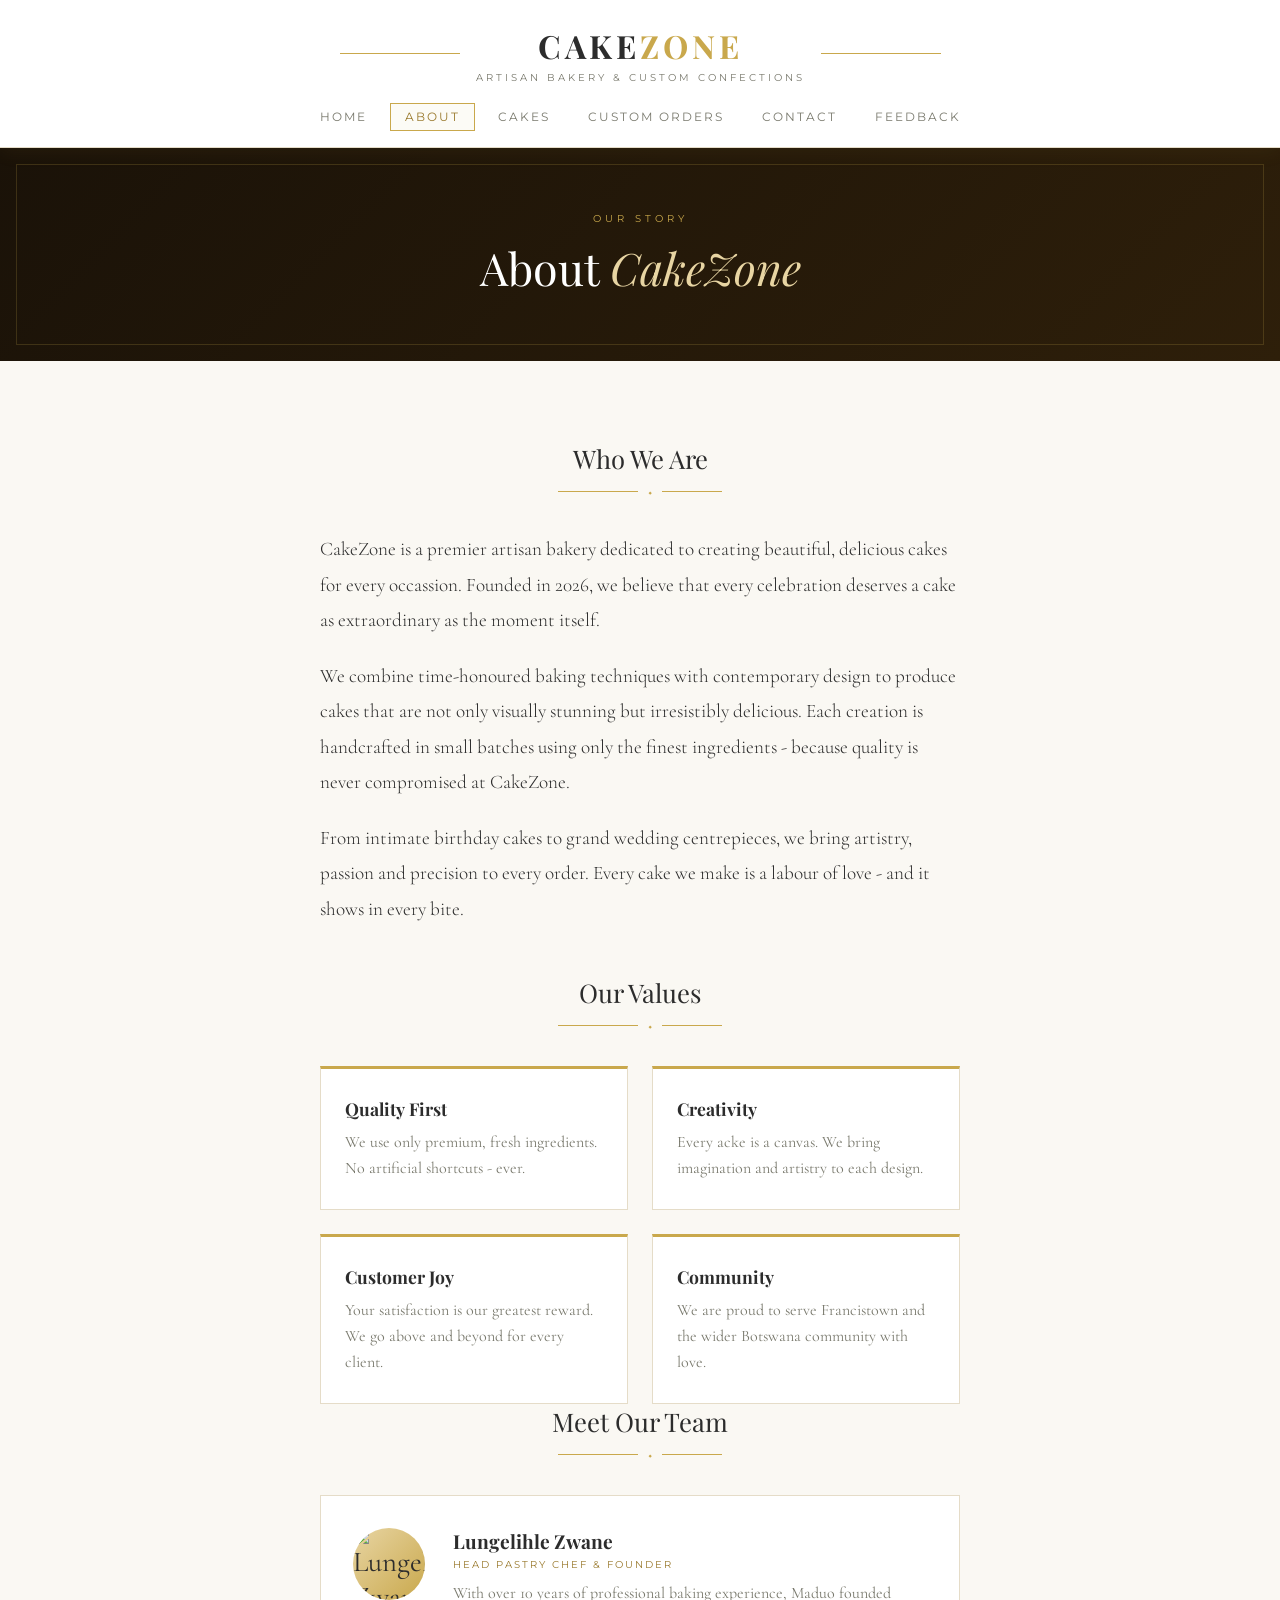
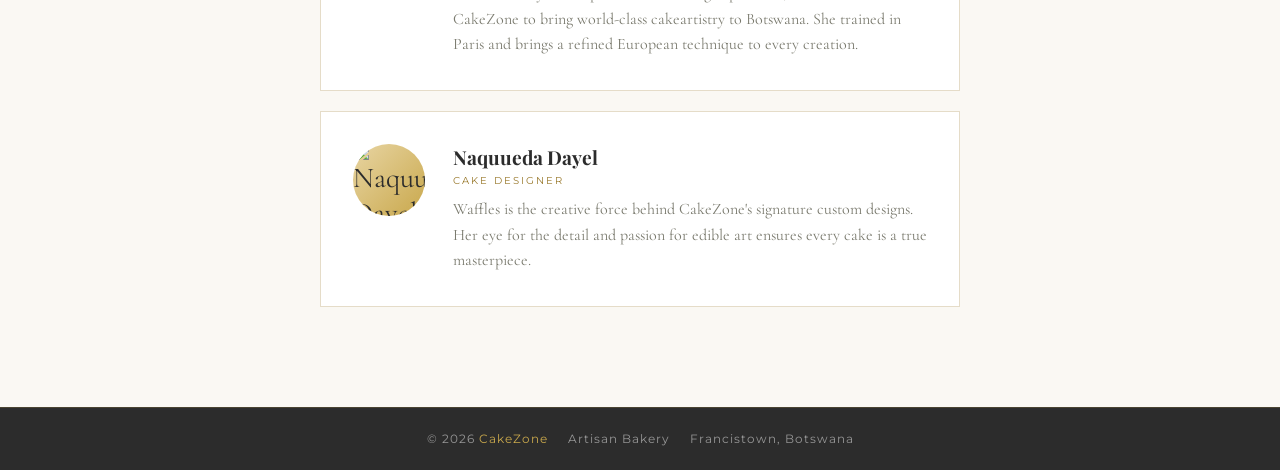
==== about.html @ 12fa66d7 "Add files via upload" ====
<!DOCTYPE html>
<html lang="en">
    <head>
        <meta charset="UTF-8">
        <meta name="viewport" content="width=device-width, initial-scale=1.0">
        <title>About Us | CakeZone</title>
        <link rel ="stylesheet" href="style.css">
        <link rel ="icon" href="images/favicon.jpg" type="image/jpg">
        <link href="https://fonts.googleapis.com/css2?family=Playfair+Display:ital,wght@0,400;0,600;0,700;1,400&family=Cormorant+Garamond:wght@300;400;500&family=Montserrat:wght@300;400;500&display=swap" rel="stylesheet">
    </head>

    <body>
         <header>
            <div class="header-top">
                <div class="logo-line">
                    <div>
                        <div class="logo">Cake<span>Zone</span></div>
                        <div class="tagline">Artisan Bakery &amp; Custom Confections</div>
                    </div>
                </div>
            </div>
            <nav>
                <a href="index.html">Home</a>
                <a href="about.html" class="active">About</a>
                <a href="cakes.html">Cakes</a>
                <a href="orders.html">Custom Orders</a>
                <a href="contact.html">Contact</a>
                <a href="feedback.html">Feedback</a>
            </nav>
        </header>
       
        <div class="page-banner">
            <div class="eyebrow">Our Story</div>
            <h1>About <em>CakeZone</em></h1>
        </div>

        <div class="page-content">
            <h2 class="section-title">Who We Are</h2>
            <div class="gold-rule"><span>◆</span></div>
            <div class="about-body">
                <p>CakeZone is a premier artisan bakery dedicated to creating beautiful, delicious cakes for every occassion. Founded in 2026, we believe that every celebration deserves a cake as extraordinary as the moment itself.</p>
                <p>We combine time-honoured baking techniques with contemporary design to produce cakes that are not only visually stunning but irresistibly delicious. Each creation is handcrafted in small batches using only the finest ingredients - because quality is never compromised at CakeZone.</p>
                <p>From intimate birthday cakes to grand wedding centrepieces, we bring artistry, passion and precision to every order. Every cake we make is a labour of love - and it shows in every bite.</p>
            </div>

            <h2 class="section-title">Our Values</h2>
            <div class="gold-rule"><span>◆</span></div>
            <div class="values-grid">
                <div class="value-card">
                    <h3>Quality First</h3>
                    <p>We use only premium, fresh ingredients. No artificial shortcuts - ever.</p>
                </div>
                <div class="value-card">
                    <h3>Creativity</h3>
                    <p>Every acke is a canvas. We bring imagination and artistry to each design.</p>
                </div>
                <div class="value-card">
                    <h3>Customer Joy</h3>
                    <p>Your satisfaction is our greatest reward. We go above and beyond for every client.</p>
                </div>
                <div class="value-card">
                    <h3>Community</h3>
                    <p>We are proud to serve Francistown and the wider Botswana community with love.</p>
                </div>
            </div>

            <div class="team-selection">
                <h2 class="section-title">Meet Our Team</h2>
                <div class="gold-rule"><span>◆</span></div>
                <div class="team-member">
                    <div class="avatar"><img src="images/Lihle.jpg" alt="Lungelihle Zwane" class="avatar-img"/></div>
                    <div class="team-info">
                        <h4>Lungelihle Zwane</h4>
                        <div class="role">Head Pastry Chef &amp; Founder</div>
                        <p>With over 10 years of professional baking experience, Maduo founded CakeZone to bring world-class cakeartistry to Botswana. She trained in Paris and brings a refined European technique to every creation.</p>
                    </div>
                </div>
                <div class="team-member">
                    <div class="avatar"><img src="images/Que.jfif" alt="Naquueda Dayel" class="avatar-img"/></div>
                    <div class="team-info">
                        <h4>Naquueda Dayel</h4>
                        <div class="role">Cake Designer</div>
                        <p>Waffles is the creative force behind CakeZone's signature custom designs. Her eye for the detail and passion for edible art ensures every cake is a true masterpiece.</p>
                    </div>
                </div>
            </div>
        </div>

        <footer>
            <p>&copy; 2026 <span>CakeZone</span> &nbsp; &nbsp; Artisan Bakery &nbsp; &nbsp; Francistown, Botswana</p>
        </footer>
        <script src="script.js"></script>
    </body>
</html>
---- style.css ----
*, *::before, *::after { box-sizing: border-box; margin: 0; padding: 0; }

:root {
    --gold: #C9A84C;
    --gold-light: #E8D5A3;
    --gold-dark: #9A7A2E;
    --cream: #FAF8F3;
    --white: #FFFFFF;
    --charcoal: #2C2C2C;
    --muted: #7A7A6E;
    --border: #E5DCC8;
}

body {
    font-family: 'Cormorant Garamond', serif;
    background: var(--cream);
    color: var(--charcoal);
    min-height: 100vh;
    display: flex;
    flex-direction: column;
}

header {
    background: var(--white);
    border-bottom: 1px solid var(--border);
    position: sticky; top: 0; z-index: 100;
    box-shadow: 0 2px 20px rgba(201, 168, 76, 0.08);
}
.header-top {
    text-align: center;
    padding: 24px 20px 10px;
}
.logo-line {
    display: flex; align-items: center; justify-content: center; gap: 16px;
}
.logo-line::before, .logo-line::after {
    content: '';
    flex: 1; max-width: 120px;
    height: 1px; background: var(--gold);
}
.logo {
    font-family: 'Playfair Display', serif;
    font-size: 2rem; font-weight: 700;
    color: var(--charcoal);
    letter-spacing: 4px;
    text-transform: uppercase;
}
.logo span { color: var(--gold); }
.tagline {
    font-family: 'Montserrat', sans-serif;
    font-size: 0.62rem; letter-spacing: 3px;
    color: var(--muted); text-transform: uppercase;
    margin-top: 4px;
}

nav {
    display: flex; justify-content: center; gap: 8px;
    padding: 10px 20px 16px;
    flex-wrap: wrap;
}
nav a {
    font-family: 'Montserrat', sans-serif;
    font-size: 0.72rem; letter-spacing: 2px;
    text-transform: uppercase;
    color: var(--muted);
    text-decoration: none;
    padding: 6px 14px;
    border: 1px solid transparent;
    transition: all 0.25s ease;
}
nav a:hover, nav a.active {
    color: var(--gold-dark);
    border-color: var(--gold);
    background: rgba(201, 168, 76, 0.05);
}

.hero {
    position: relative;
    background: linear-gradient(135deg, #1a1208 0%, #2e1f0a 40%, #1a1208 100%);
    min-height: 520px;
    display: flex; align-items: center; justify-content: center;
    overflow: hidden;
}
.hero-pattern {
    position: absolute; inset: 0;
    background-image:
      radial-gradient(circle at 20% 50%, rgba(201, 168, 76, 0.15) 0%, transparent 50%),
      radial-gradient(circle at 80% 30%, rgba(201, 168, 76, 0.1) 0%, transparent 40%); 
}
.hero-deco {
    position: absolute; inset: 20px;
    border: 1px solid rgba(201, 168, 76, 0.2);
    pointer-events: none;
}
.hero-deco::before, .hero-deco::after {
    content: '◆';
    position: absolute;
    color: rgba(201, 168, 76, 0.4);
    font-size: 1.2rem;
}
.hero-deco::before { top: -12px; left: 50%; transform: translateX(-50%); }
.hero-deco::after { bottom: -12px; left: 50%; transform: translateX(-50%); }

.hero-content {
    position: relative; z-index: 2;
    text-align: center; padding: 60px 30px;
}
.hero-eyebrow {
    font-family: 'Montserrat', sans-serif;
    font-size: 0.65rem; letter-spacing: 5px;
    color: var(--gold); text-transform: uppercase;
    margin-bottom: 20px;
    display: flex; align-items: center; justify-content: center; gap: 12px;
}
.hero-eyebrow::before, .hero-eyebrow::after {
    content: ''; width: 40px; height: 1px; background: var(--gold);
}
.hero h1 {
    font-family: 'Playfair Display', serif;
    font-size: clamp(2.4rem, 6vw, 4.2rem);
    font-weight: 400;
    color: var(--white);
    line-height: 1.15;
    margin-bottom: 20px;
}
.hero h1 em { color: var(--gold-light); font-style: italic; }
.hero p {
    font-family: 'Cormorant Garamond', serif;
    font-size: 1.25rem; font-weight: 300;
    color: rgba(255, 255, 255, 0.7);
    max-width: 480px; margin: 0 auto 36px;
    line-height: 1.7;
}
.hero-btns { display: flex; gap: 14px; justify-content: center; flex-wrap: wrap; }
.btn-gold {
    font-family: 'Montserrat', sans-serif;
    font-size: 0.7rem; letter-spacing: 2px; text-transform: uppercase;
    background: var(--gold);
    color: var(--charcoal);
    border: none; padding: 14px 30px;
    cursor: pointer; text-decoration: none;
    transition: all 0.25s;
    display: inline-block;
}
.btn-gold:hover {background: var(--gold-dark); color: var(--white); }
.btn-outline {
    font-family: 'Montserrat', sans-serif;
    font-size: 0.7rem; letter-spacing: 2px; text-transform: uppercase;
    background: transparent;
    color: var(--white);
    border: 1px solid rgba(255, 255, 255, 0.4);
    padding: 14px 30px;
    cursor: pointer; text-decoration: none;
    transition: all 0.25s;
    display: inline-block;
}
.btn-outline:hover { border-color: var(--gold); color: var(--gold); }

.section { padding: 80px 40px; max-width: 1100px; margin: 0 auto; width: 100%;}
.section-title {
    font-family: 'Playfair Display', serif;
    font-size: 2rem; font-weight: 400;
    color: var(--charcoal);
    text-align: center; margin-bottom: 8px;
}
.gold-rule {
    display: flex; align-items: center; justify-content: center; gap: 10px; margin-bottom: 48px;
}
.gold-rule span { color: var(--gold); font-size: 0.9rem; }
.gold-rule::before, .gold-rule::after {
    content: ''; flex: 1; max-width: 80px;
    height: 1px; background: var(--gold);
}

.features {
    display: grid; grid-template-columns: repeat(auto-fit, minmax(220px, 1fr));
    gap: 32px; padding: 0 40px 80px;
    max-width: 1100px; margin: 0 auto; width: 100%;
}
.feature-card {
    background: var(--white);
    border: 1px solid var(--border);
    padding: 36px 28px;
    text-align: center;
    transition: transform 0.2s, box-shadow 0.2s;
}
.feature-card:hover {
    transform: translateY(-4px);
    box-shadow: 0 12px 40px rgba(201, 168, 76, 0.12);
}
.feature-icon {
    font-size: 2rem; margin-bottom: 14px;
    color: var(--gold);
}
.feature-card h3 {
    font-family: 'Playfair Display', serif;
    font-size: 1.15rem; margin-bottom: 10px;
}
.feature-card p {
    font-size: 1rem; color: var(--muted); line-height: 1.6;
}

.testimonials-bg {
    background: var(--charcoal);
    padding: 80px 40px;
}
.testimonials-inner {
    max-width: 1100px; margin: 0 auto;
}
.testimonials-bg .section-title { color: var(--white);}
.testimonials-bg .gold-rule::before,
.testimonials-bg .gold-rule::after { background: var(--gold); }

.testimonials-grid {
    display: grid;
    grid-template-columns: repeat(auto-fit, minmax(280px, 1fr));
    gap: 24px;
}
.testimonial-card {
    background: rgba(255, 255, 255, 0.04);
    border: 1px solid rgba(201, 168, 76, 0.2);
    padding: 32px;
}
.stars { color: var(--gold); font-size: 1rem; margin-bottom: 14px; letter-spacing: 2px; }
.testimonial-card blockquote {
    font-family: 'Cormorant Garamond', serif;
    font-size: 1.1rem; font-style: italic;
    color: rgba(255, 255, 255,0.8);
    line-height: 1.7; margin-bottom: 20px;
}
.testimonial-author {
    font-family: 'Montserrat', sans-serif;
    font-size: 0.7rem; letter-spacing: 2px;
    color: var(--white); text-transform: uppercase;
    font-weight: 600;
    font-size: 0.82rem;
}

footer {
    background: var(--charcoal);
    color: rgba(255, 255, 255, 0.5);
    text-align: center;
    padding: 24px 20px;
    font-family: 'Montserrat', sans-serif;
    font-size: 0.72rem; letter-spacing: 1px;
    border-top: 1px solid rgba(201, 168, 76, 0.2);
    margin-top: auto;
}
footer span { color: var(--gold); }

*, *::before, *::after { box-sizing: border-box; margin: 0; padding: 0; }

:root {
    --gold: #C9A84C;
    --gold-light: #E8D5A3;
    --gold-dark: #9A7A2E;
    --cream: #FAF8F3;
    --white: #FFFFFF;
    --charcoal: #2C2C2C;
    --muted: #7A7A6E;
    --border: #E5DCC8;
}
body { font-family: 'Cormorant Garamond', serif; background: var(--cream); color: var(--charcoal); min-height: 100vh; display: flex; flex-direction: column; }

header { background: var(--white); border-bottom: 1px solid var(--border); position: sticky; top: 0; z-index: 100; box-shadow: 0 2px 20px rgba(201, 168, 76, 0.08);}
.header-top { text-align: center; padding: 24px 20px 10px; }
.logo-line { display: flex; align-items: center; justify-content: center; gap: 16px; }
.logo-line::before, .logo-line::after { content: ''; flex: 1; max-width: 120px; height: 1px; background: var(--gold); }
.logo { font-family: 'Playfair Display', serif; font-size: 2rem; font-weight: 700; color: var(--charcoal); letter-spacing: 4px; text-transform: uppercase; }
.logo span { color: var(--gold); }
.tagline { font-family: 'Montserrat', sans-serif; font-size: 0.62rem; letter-spacing: 3px; color: var(--muted); text-transform: uppercase; margin-top: 4px; }
nav { display: flex; justify-content: center; gap: 8px; padding: 10px 20px 16px; flex-wrap: wrap; }
nav a { font-family: 'Montserrat', sans-serif; font-size: 0.72rem; letter-spacing: 2px; text-transform: uppercase; color: var(--muted); text-decoration: none; padding: 6px 14px; border: 1px solid transparent; transition: all 0.25s ease; }
nav a:hover, nav a.active { color: var(--gold-dark); border-color: var(--gold); background: rgba(201, 168, 76, 0.05); }

.page-banner {
    background: linear-gradient(135deg, #1a1208 0%, #2e1f0a 100%);
    padding: 64px 40px; text-align: center;
    position: relative; overflow: hidden;
}
.page-banner::before {
    content: ''; position: absolute; inset: 16px;
    border: 1px solid rgba(201, 168, 76, 0.2); pointer-events: none; 
}
.page-banner .eyebrow { font-family: 'Montserrat', sans-serif; font-size: 0.62rem; letter-spacing: 4px; color: var(--gold); text-transform: uppercase; margin-bottom: 14px; }
.page-banner h1 { font-family: 'Playfair Display', serif; font-size: 2.8rem; font-weight: 400; color: var(--white); }
.page-banner h1 em { color: var(--gold-light); font-style: italic; }

.page-content { max-width: 900px; margin: 0 auto; padding: 80px 40px; flex: 1; }
.section-title { font-family: 'Playfair Display', serif; font-size: 1.9rem; font-weight: 400; color: var(--charcoal); margin-bottom: 8px; }
.gold-rule { display: flex; align-items: center; gap: 10px; margin-bottom: 32px; }
.gold-rule span { color: var(--gold); font-size: 0.rem; }
.gold-rule::after { content: ''; flex: 1; max-width: 80px; height: 1px; background: var(--gold); }

.about-body { font-size: 1.2rem; line-height: 1.85; color: var(--charcoal); font-weight: 300; margin-bottom: 48px; }
.about-body  p + p { margin-top: 20px; }

.values-grid { display: grid; grid-template-columns: repeat(auto-fit, minmax(200px, 1fr)); gap: 24px; margin-top: 8px; }
.value-card { background: var(--white); border: 1px solid var(--border); border-top: 3px solid var(--gold); padding: 28px 24px; }
.value-card h3 { font-family: 'Playfair Display', serif; font-size: 1.1rem; margin-bottom: 10px; color: var(--charcoal); }
.value-card p { font-size: 1rem; color: var(--muted); line-height: 1.6; }

.team-section { margin-top: 72px; }
.team-member { display: flex; gap: 28px; align-items: flex-start; background: var(--white); border: 1px solid var(--border); padding: 32px; margin-bottom: 20px; }
.avatar { width: 72px; height: 72px; border-radius: 50%; background: linear-gradient(135deg, var(--gold-light), var(--gold)); display: flex; align-items: center; justify-content: center; font-size: 1.8rem; flex-shrink: 0; }
.team-info h4 { font-family: 'Playfair Display', serif; font-size: 1.2rem; margin-bottom: 4px; }
.team-info .role { font-family: 'Montserrat', sans-serif; font-size: 0.65rem; letter-spacing: 2px; color: var(--gold-dark); text-transform: uppercase; margin-bottom: 10px; }
.team-info p { font-size: 1rem; color: var(--muted); line-height: 1.6; }

footer { background: var(--charcoal); color: rgba(255, 255, 255, 0.5); text-align: center; padding: 24px 20px; font-family: 'Montserrat', sans-serif; font-size: 0.72rem; letter-spacing: 1px; border-top: 1px solid rgba(201, 168, 76, 0.2); margin-top: auto; }
footer span { color: var(--gold); }

*, *::before, *::after { box-sizing: border-box; margin: 0; padding: 0; }

:root {
    --gold: #C9A84C;
    --gold-light: #E8D5A3;
    --gold-dark: #9A7A2E;
    --cream: #FAF8F3;
    --white: #FFFFFF;
    --charcoal: #2C2C2C;
    --muted: #7A7A6E;
    --border: #E5DCC8;
}

body { font-family: 'Cormorant Garamond', serif; background: var(--cream); color: var(--charcoal); min-height: 100vh; display: flex; flex-direction: column;}

header { background: var(--white); border-bottom: 1px solid var(--border); position: sticky; top: 0; z-index: 100; box-shadow: 0 2px 20px rgba(201, 168, 76, 0.08); }
.header-top { text-align: center; padding: 24px 20px 10px; }
.logo-line { display: flex; align-items: center; justify-content: center; gap: 16px; }
.logo-line::before, .logo-line::after { content: ''; flex: 1; max-width: 120px; height: 1px; background: var(--gold); }
.logo { font-family: 'Playfair Display', serif; font-size: 2rem; font-weight: 700; color: var(--charcoal); letter-spacing: 4px; text-transform: uppercase; }
.logo span { color: var(--gold); }
.tagline { font-family: 'Montserrat', sans-serif; font-size: 0.62rem; letter-spacing: 3px; color: var(--muted); text-transform: uppercase; }
nav { display: flex; justify-content: center; gap: 8px; padding: 10px 20px 16px; flex-wrap: wrap; }
nav a { font-family: 'Montserrat', sans-serif; font-size: 0.72rem; letter-spacing: 2px; text-transform: uppercase; color: var(--muted); text-decoration: none; padding: 6px 14px; border: 1px solid transparent; transition: all 0.25s ease; }
nav a:hover, nav a.active { color: var(--gold-dark); border-color: var(--gold); background: rgba(201, 168, 76, 0.05); }

.page-banner { background: linear-gradient(135deg, #1a1208 0%, #2e1f0a 100%); padding: 64px 40px; text-align: center; position: relative; overflow: hidden; }
.page-banner::before { content: ''; position: absolute; inset: 16px; border: 1px solid rgba(201, 168, 76, 0.2); pointer-events: none; }
.page-banner h1 { font-family: 'Playfair Display', serif; font-size: 2.8rem; font-weight: 400; color: var(--white); }
.page-banner h1 em { color: var(--gold-light); font-style: italic; }

.page-content { max-width: 900px; margin: 0 auto; padding: 80px 40px; flex: 1; width: 100%; }
.section-title { font-family: 'Playfair Display', serif; font-size: 1.9rem; font-weight: 400; margin-bottom: 8px; }
.gold-rule { display: flex; align-items: center; gap: 10px; margin-bottom: 40px; }
.gold-rule span { color: var(--gold); }
.gold-rule::after { content: ''; flex: 1; max-width: 80px; height: 1px; background: var(--gold); }

.contact-grid { display: grid; grid-template-columns: 1fr 1fr; gap: 32px; }
.contact-card { background: var(--white); border: 1px solid var(--border); padding: 36px; }
.contact-card h3 { font-family: 'Playfair Display', serif; font-size: 1.3rem; margin-bottom: 20px; display: flex; align-items: center; gap: 12px; }
.contact-card h3 .icon { font-size: 1.4rem; }
.contact-item { display: flex; flex-direction: column; margin-bottom: 20px; }
.contact-item .label { font-family: 'Montserrat', sans-serif; font-size: 0.62rem; letter-spacing: 2px; color: var(--gold-dark); text-transform: uppercase; margin-bottom: 4px; }
.contact-item a, .contact-item span { font-size: 1.1rem; color: var(--charcoal); text-decoration: none; }
.contact-item a:hover { color: var(--gold-dark); }

.hours-row { display: flex; justify-content: space-between; align-items: center; padding: 10px 0; border-bottom: 1px solid var(--border); font-size: 1rem; }
.hours-row:last-child { border-bottom: none; }
.hours-row .time { color: var(--gold-dark); }
.closed { color: #c0392b !important; }

.map-placeholder { margin-top: 48px; background: var(--white); border: 1px solid var(--border); height: 200px; display: flex; flex-direction: column; align-items: center; justify-content: center; gap: 10px; color: var(--muted); }
.map-placeholder .map-icon { font-size: 2.5rem; }
.map-placeholder p { font-family: 'Montserrat', sans-serif; font-size: 0.7rem; letter-spacing: 2px; text-transform: uppercase; }

footer { background: var(--charcoal); color: rgba(255,255,255,0.5); text-align: center; padding: 24px 20px; font-family: 'Montserrat', sans-serif; font-size: 0.72rem; letter-spacing: 1px solid rgba(201,168,76,0.2); margin-top: auto; }
footer span { color: var(--gold); }

@media (max-width: 600px) { .contact-grid { grid-template-columns: 1fr; } }

*, *::before, *::after { box-sizing: border-box; margin: 0; padding: 0; }

:root {
    --gold: #C9A84C;
    --gold-light: #E8D5A3;
    --gold-dark: #9A7A2E;
    --cream: #FAF8F3;
    --white: #FFFFFF;
    --charcoal: #2C2C2C;
    --muted: #7A7A6E;
    --border: #E5DCC8;
}

body { font-family: 'Cormorant Garamond', serif; background: var(--cream); color: var(--charcoal); min-height: 100vh; display: flex; flex-direction: column;}

header { background: var(--white); border-bottom: 1px solid var(--border); position: sticky; top: 0; z-index: 100; box-shadow: 0 2px 20px rgba(201,168,76,0.08); }
.header-top { text-align: center; padding: 24px 20px 10px; }
.logo-line { display: flex; align-items: center; justify-content: center; gap: 16px; }
.logo-line::before, .logo-line::after { content: ''; flex: 1; max-width: 120px; height: 1px; background: var(--gold); }
.logo { font-family: 'Playfair Display', serif; font-size: 2rem; font-weight: 700; color: var(--charcoal); letter-spacing: 4px; text-transform: uppercase; }
.logo span { color: var(--gold); }
.tagline { font-family: 'Montserrat', sans-serif; font-size: 0.62rem; letter-spacing: 3px; color: var(--muted); text-transform: uppercase; margin-top: 4px; }
nav { display: flex; justify-content: center; gap: 8px; padding: 10px 20px 16px; flex-wrap: wrap; }
nav a { font-family: 'Montserrat', sans-serif; font-size: 0,72rem; letter-spacing: 2px; text-transform: uppercase; color: var(--muted); text-decoration: none; padding: 6px 14px; border: 1px solid transparent; transition: all 0.25s ease; }
nav a:hover, nav a.active { color: var(--gold-dark); border-color: var(--gold); background: rgba(201,168,76,0.05); }

.page-banner { background: linear-gradient(135deg, #1a1208 0%, #2e1f0a 100%); padding: 64px 40px; text-align: center; position: relative; overflow: hidden; }
.page-banner::before { content: ''; position: absolute; inset: 16px; border: 1px solid rgba(201,168,76,0.2); pointer-events: none; }
.page-banner .eyebrow { font-family: 'Montserrat', sans-serif; font-size: 0.62rem; letter-spacing: 4px; color: var(--gold); text-transform: uppercase; margin-bottom: 14px; }
.page-banner h1 { font-family: 'Playfair Display', serif; font-size: 2.8rem; font-weight: 400; color: var(--white); }
.page-banner h1 em { color: var(--gold-light); font-style: italic; }

.page-content { max-width: 680px; margin: 0 auto; padding: 80px 40px; flex: 1; width: 100%; }
.section-title { font-family: 'Playfair Display', serif; font-size: 1.9rem; font-weight: 400; margin-bottom: 8px; }
.gold-rule { display: flex; align-items: center; gap: 10px; margin-bottom: 32px; }
.gold-rule span { color: var(--gold); }
.gold-rule::after { content: ''; flex: 1; max-width: 80px; height: 1px; background: var(--gold); }

.form-intro { font-size: 1.1rem; color: var(--muted); line-height: 1.7; margin-bottom: 36px; }
.form-group { margin-bottom: 28px; }
label { display: block; font-family: 'Montserrat', sans-serif; font-size: 0.68rem; letter-spacing: 2px; text-transform: uppercase; color: var(--charcoal); margin-bottom: 8px; }
input, textarea {
    width: 100%; padding: 14px 16px;
    border: 1px solid var(--border);
    background: var(--white);
    font-family: 'Cormorant Garamond', serif;
    font-size: 1.05rem; color: var(--charcoal);
    outline: none; transition: border-color 0.2s;
}
input:focus, textarea:focus { border-color: var(--gold); box-shadow: 0 0 0 3px rgba(201,168,76,0.08); }
textarea { resize: vertical; min-height: 130px; }

.star-rating { display: flex; gap: 6px; flex-direction: row-reverse; justify-content: flex-end; }
.star-rating input { display: none; }
.star-rating label {
    font-size: 2rem; color: var(--border);
    cursor: pointer; transition: color 0.15s;
    padding: 0; border: none; background: none;
    width: auto; letter-spacing: 0;
    font-family: inherit;
}
.star-rating input:checked ~ label,
.star-rating label:hover,
.star-rating label:hover ~ label { color: var(--gold); }

.rating-label { font-family: 'Montserrat', sans-serif; font-size: 0.68rem; letter-spacing: 2px; text-transform: uppercase; color: var(--charcoal); display: block; margin-bottom: 10px; }

.form-row { display: grid; grid-template-columns: 1fr 1fr; gap: 20px; }

.btn-gold { font-family: 'Montserrat' sans-serif; font-size: 0.72rem; letter-spacing: 2px; text-transform: uppercase; background: var(--gold); color: var(--charcoal); border: none; padding: 16px 40px; cursor: pointer; transition: all 0.25s; width: 100%; margin-top: 8px; }
.btn-gold:hover { background: var(--gold-dark); color: var(--white); }

.success-msg { display: none; background: #f0f9f0; border: 1px solid #4caf50; border-left: 4px solid #4caf50; padding: 20px 24px; margin-top: 24px; font-size: 1.05rem; color: #2d6a2d; }

footer { background: var(--charcoal); color: rgba(255,255,255,0.5); text-align: center; padding: 24px 20px; font-family: 'Montserrat', sans-serif; font-size: 0.72rem; letter-spacing: 1px solid rgba(201,168,76,0.2); margin-top: auto; }
footer span { color: var(--gold); }

@media (max-width: 560px) { .form-row { grid-template-columns: 1fr; } }

*, *::before, *::after { box-sizing: border-box; margin: 0; padding: 0; }

:root {
    --gold: #C9A84C;
    --gold-light: #E8D5A3;
    --gold-dark: #9A7A2E;
    --cream: #FAF8F3;
    --white: #FFFFFF;
    --charcoal: #2C2C2C;
    --muted: #7A7A6E;
    --border: #E5DCC8;
}

body { font-family: 'Cormorant Garamond', serif; background: var(--cream); color: var(--charcoal); min-height: 100vh; display: flex; flex-direction: column;}

header { background: var(--white); border-bottom: 1px solid var(--border); position: sticky; top: 0; z-index: 100; box-shadow: 0 2px 20px rgba(201,168,76,0.08); }
.header-top { text-align: center; padding: 24px 20px 10px; }
.logo-line { display: flex; align-items: center; justify-content: center; gap: 16px; }
.logo-line::before, .logo-line::after { content: ''; flex: 1; max-width: 120px; height: 1px; background: var(--gold); }
.logo { font-family: 'Playfair Display', serif; font-size: 2rem; font-weight: 700; color: var(--charcoal); letter-spacing: 4px; text-transform: uppercase; }
.logo span { color: var(--gold); }
.tagline { font-family: 'Montserrat', sans-serif; font-size: 0.62rem; letter-spacing: 3px; color: var(--muted); text-transform: uppercase; margin-top: 4px; }
nav { display: flex; justify-content: center; gap: 8px; padding: 10px 20px 16px; flex-wrap: wrap; }
nav a { font-family: 'Montserrat', sans-serif; font-size: 0.72rem; letter-spacing: 2px; text-transform: uppercase; color: var(--muted); text-decoration: none; padding: 6px 14px; border: 1px solid transparent; transition: all 0.25s ease; }
nav a:hover, nav a.active { color: var(--gold-dark); border-color: var(--gold); background: rgba(201,168,76,0.05); }

.page-banner { background: linear-gradient(135deg, #1a1208 0%, #2e1f0a 100%); padding: 64px 40px; text-align: center; position: relative; overflow: hidden; }
.page-banner::before { content: ''; position: absolute; inset: 16px; border: 1px solid rgba(201,168,76,0.2); pointer-events: none; }
.page-banner .eyebrow { font-family: 'Montserrat', sans-serif; font-size: 0.62rem; letter-spacing: 4px; color: var(--gold); text-transform: uppercase; margin-bottom: 14px; }
.page-banner h1 { font-family: 'Playfair Display', serif; font-size: 2.8rem; font-weight: 400; color: var(--white); }
.page-banner h1 em { color: var(--gold-light); font-style: italic; }

.page-content { max-width: 720px; margin: 0 auto; padding: 80px 40px; flex: 1; width: 100%; }
.section-title { font-family: 'Playfair Display', serif; font-size: 1.9rem; font-weight: 400; margin-bottom: 8px; }
.gold-rule { display: flex; align-items: center; gap: 10px; margin-bottom: 32px; }
.gold-rule span { color: var(--gold); font-size: 0.9rem; }
.gold-rule::after { content: ''; flex: 1; max-width: 80px; height: 1px; background: var(--gold); }

.form-intro { font-size: 1.1rem; color: var(--muted); line-height: 1.7; margin-bottom: 40px; }

.form-group { margin-bottom: 28px; }
label { display: block; font-family: 'Montserrat', sans-serif; font-size: 0.68rem; letter-spacing: 2px; text-transform: uppercase; color: var(--charcoal); margin-bottom: 8px; }
input, select, textarea {
    width: 100%; padding: 14px 16px;
    border: 1px solid var(--border);
    background: var(--white);
    font-family: 'Cormorant Garamond', serif;
    font-size: 1.05rem;
    color: var(--charcoal);
    outline: none;
    transition: border-color 0.2s;
    appearance: none;
}
input:focus, select:focus, textarea:focus { border-color: var(--gold); box-shadow: 0 0 0 3px rgba(201,168,76,0.08); }
textarea { resize: vertical; min-height: 110px; }
select { background-image: url("data:image/svg+xml,%3csvg xmlns='http://www.w3.org/2000/svg' width='12' height='8' viewbox='0 0 12 8'%3E%3cCpath d='M1 1l5 5 5-5' stroke='%23C9A84C' fill='none' stroke-width='1.5'/%3E%3C/svg%3E"); background-repeat: no-repeat; background-position: right 14px center; padding-right: 36px; }

.form-row { display: grid; grid-template-columns: 1fr 1fr; gap: 20px; }

.btn-gold { font-family: 'Montserrat', sans-serif; font-size: 0.72rem; letter-spacing: 2px; text-transform: uppercase; background: var(--gold); color: var(--charcoal); border: none; padding: 16px 40px; cursor: pointer; transition: all 0.25s; width: 100%; margin-top: 8px; }
.btn-gold:hover { background: var(--gold-dark); color: var(--white); }

.success-msg { display: none; background: #f0f9f0; border: 1px solid #4caf50; border-left: 4px solid #4caf50; padding: 20px 24px; margin-top: 24px; font-size: 1.05rem; color: #2d6a2d; }

.process-steps { display: grid; grid-template-columns: repeat(3, 1fr); gap: 16px; margin-bottom: 48px; }
.step { text-align: center; padding: 24px 16px; background: var(--white); border: 1px solid var(--border); }
.step-num { font-family: 'Playfair Display', serif; font-size: 2rem; color: var(--gold); margin-bottom: 8px; }
.step h4 { font-family: 'Playfair Display', serif; font-size: 1rem; margin-bottom: 6px; }
.step p { font-size: 0.9rem; color: var(--muted); }

footer { background: var(--charcoal); color: rgba(255,255,255,0.5); text-align: center; padding: 24px 20px; font-family: 'Montserrat', sans-serif; font-size: 0.72rem; letter-spacing: 1px solid rgba(201,168,76,0.2); margin-top: auto; }
footer span { color: var(--gold); }

@media (max-width: 560px) { .form-row { grid-template-columns: 1fr; } }

*, *::before, *::after { box-sizing: border-box; margin: 0; padding: 0; }

:root {
    --gold: #C9A84C;
    --gold-light: #E8D5A3;
    --gold-dark: #9A7A2E;
    --cream: #FAF8F3;
    --white: #FFFFFF;
    --charcoal: #2C2C2C;
    --muted: #7A7A6E;
    --border: #E5DCC8;
}
body { font-family: 'Cormorant Garamond', serif; background: var(--cream); color: var(--charcoal); min-height: 100vh; display: flex; flex-direction: column; }
@keyframes fadeIn { from { opacity: 0; transform: translateY(10px); } to { opacity: 1; transform: translateY(0); } }

header { background: var(--white); border-bottom: 1px solid var(--border); position: sticky; top: 0; z-index: 100; box-shadow: 0 2px 20px rgba(201,168,76,0.08); }
.header-top { text-align: center; padding: 24px 20px 10px; }
.logo-line { display: flex; align-items: center; justify-content: center; gap: 16px; }
.logo-line::before, .logo-line::after { content: ''; flex: 1; max-width: 120px; height: 1px; background: var(--gold); }
.logo { font-family: 'Playfair Display', serif; font-size: 2rem; font-weight: 700; color: var(--charcoal); letter-spacing: 4px; text-transform: uppercase; }
.logo span { color: var(--gold); }
.tagline { font-family: 'Montserrat', sans-serif; font-size: 0.62rem; letter-spacing: 3px; color: var(--muted); text-transform: uppercase; margin-top: 4px; }
nav { display: flex; justify-content: center; gap: 8px; padding: 10px 20px 16px; flex-wrap: wrap; }
nav a { font-family: 'Montserrat', sans-serif; font-size: 0.72rem; letter-spacing: 2px; text-transform: uppercase; color: var(--muted); text-decoration: none; padding: 6px 14px; border: 1px solid transparent; transition: all 0.25s ease; }
nav a:hover, nav a.active { color: var(--gold-dark); border-color: var(--gold); background: rgba(201,168,76,0.05); }

.page-banner { background: linear-gradient(135deg, #1a1208 0%, #2e1f0a 100%); padding: 64px 40px; text-align: center; position: relative; overflow: hidden; }
.page-banner::before { content: ''; position: absolute; inset: 16px; border: 1px solid rgba(201,168,76,0.2); pointer-events: none; }
.page-banner .eyebrow { font-family: 'Montserrat', sans-serif; font-size: 0.62rem; letter-spacing: 4px; color: var(--gold); text-transform: uppercase; margin-bottom: 14px; }
.page-banner h1 { font-family: 'Playfair Display', serif; font-size: 2.8rem; font-weight: 400; color: var(--white); }
.page-banner h1 em { color: var(--gold-light); font-style: italic; }

.shop-layout { display: flex; gap: 32px; max-width: 1200px; margin: 0 auto; padding: 60px 40px; width: 100%; flex: 1; align-items: flex-start; }

.cakes-section { flex: 1; }
.section-title { font-family: 'Playfair Display', serif; font-size: 1.6rem; font-weight: 400; margin-bottom: 8px; }
.gold-rule { display: flex; align-items: center; gap: 10px; margin-bottom: 32px; }
.gold-rule span { color: var(--gold); }
.gold-rule::after { content: ''; flex: 1; max-width: 60px; height: 1px; background: var(--gold); }
.cakes-grid { display: grid; grid-template-columns: repeat(auto-fill, minmax (240px, 1fr)); gap: 24px; }

.cake-card { background: var(--white); border: 1px solid var(--border); overflow: hidden; transition: transform 0.25s, box-shadow 0.25s; }
.cake-card:hover { transform: translateY(-6px); box-shadow: 0 20px 50px rgba(201, 168,76,0.15); }
.cake-img-placeholder { width: 100%; height: 190px; display: flex; align-items: center; justify-content: center; font-size: 3.5rem; transition: transform 0.3s ease; }
.cake-card:hover .cake-img-placeholder { transform: scale(1.05); }
.cake-stawberry { background: linear-gradient(135deg, #f8d7da, #f1a9b0); }
.cake-vanilla { background: linear-gradient(135deg, #fef9e7, #fae5a0); }
.cake-chocolate { background: linear-gradient(135deg, #d4a76a, #7b4f2e); }
.cake-redvelvet { background: linear-gradient(135deg, #c0392b, #922b21); }
.cake-lemon { background: linear-gradient(135deg, #f9e79f, #f4d03f); }
.cake-caramel { background: linear-gradient(135deg, #f0c060, #c87941); }

.cake-body { padding: 20px; }
.cake-badge { font-family: 'Montserrat', sans-serif; font-size: 0.58rem; letter-spacing: 2px; text-transform: uppercase; color: var(--gold-dark); margin-bottom: 6px; }
.cake-name { font-family: 'Playfair Display', serif; font-size: 1.25rem; font-weight: 600; margin-bottom: 6px; }
.cake-desc { font-size: 0.95rem; color: var(--muted); line-height: 1.6; margin-bottom: 16px; }
.cake-footer { display: flex; align-items: center; justify-content: space-between; }
.cake-price { font-family: 'Playfair Display', serif; font-size: 1.4rem; }
.cake-price small { font-family: 'Montserrat', sans-serif; font-size: 0.6rem; color: var(--muted); display: block; }

.btn-gold { font-family: 'Montserrat', sans-serif; font-size: 0.65rem; letter-spacing: 2px; text-transform: uppercase; background: var(--gold); color: var(--charcoal); border: none; padding: 10px 18px; cursor: pointer; transition: all 0.25s; border-radius: 2px; }
.btn-gold:hover { background: var(--gold-dark); color: var(--white); transform: scale(1.05); }
.btn-gold:active { transform: scale(0.95); }

.cart-box { width: 300px; flex-shrink: 0; background: var(--white); border: 1px solid var(--border); padding: 28px; position: sticky; top: 100px; }
.cart-title { font-family: 'Playfair Display', serif; font-size: 1.3rem; margin-bottom: 6px; display: flex; align-items: center; gap: 10px; }
.cart-icon { color: var(--gold); }
.cart-divider { height: 1px; background: var(--border); margin: 14px 0; }

#cart-items { min-height: 60px; font-size: 0.95rem; color: var(--muted); }
.cart-item { display: flex; align-items: center; justify-content: space-between; padding: 10px 0; border-bottom: 1px solid var(--border); gap: 6px; flex-wrap: wrap; }
.cart-item-info { flex: 1; }
.cart-item-name { font-size: 0.92rem; color: var(--charcoal); display: block; }
.cart-item-price { font-size: 0.82rem; color: var(--muted); }
.qty-controls { display: flex; align-items: center; gap: 6px; }
.qty-btn { background: var(--cream); border: 1px solid var(--border); color: var(--charcoal); width: 26px; height: 26px; cursor: pointer; font-size: 1rem; display: flex; align-items: center; justify-content: center; transition: all 0.2s; font-family: monospace; border-radius: 2px; }
.qty-btn:hover { background: var(--gold); border-color: var(--gold); color: var(--white); }
.qty-num { font-family: 'Montserrat', sans-serif; font-size: 0.82rem; min-width: 20px; text-align: center; font-weight: 500; }

.cart-total-row { display: flex; justify-content: space-between; align-items: center; margin-top: 16px; padding-top: 14px; border-top: 2px solid var(--gold); }
.cart-total-label { font-family: 'Montserrat', sans-serif; font-size: 0.68rem; letter-spacing: 2px; text-transform: uppercase; color: var(--muted); }
#cart-total { font-family: 'Playfair Display', serif; font-size: 1.5rem; color: var(--charcoal); }

.btn-checkout { font-family: 'Montserrat', sans-serif; font-size: 0.72rem; letter-spacing: 2px; text-transform: uppercase; background: var(--charcoal); color: var(--white); border: none; padding: 14px; cursor: pointer; width: 100%; margin-top: 14px; transition: all 0.25s; }
.btn-checkout:hover { background: var(--gold); color: var(--charcoal); }

.modal { display: none; position: fixed; z-index: 1000; left: 0; top: 0; width: 100%; height: 100%; background: rgba(0,0,0,0.6); backdrop-filter: blur(3px); }
.modal-content { background: var(--white); margin: 8% auto; padding: 40px; width: 400px; max-width: 92%; position: relative; border-top: 4px solid var(--gold); animation: slideUp 0.3s ease; }
@keyframes slideUp { from { opacity: 0; transform: translateY(30px); } to { opacity: 1; transform: translateY(0); } }
.modal-header { display: flex; align-items: center; justify-content: space-between; margin-bottom: 20px; }
.modal-header h2 { font-family: 'Playfair Display', serif; font-size: 1.5rem; }
.close { font-size: 1.4rem; cursor: pointer; color: var(--muted); background: none; border: none; padding: 0; transition: color 0.2s; line-height: 1; }
.close:hover { color: var(--charcoal); }
.receipt-label { font-family: 'Montserrat' sans-serif; font-size: 0.62rem; letter-spacing: 2px; text-transform: uppercase; color: var(--gold-dark); margin-bottom: 14px; }
#receipt-details { font-size: 1rem; line-height: 1.9; color: var(--charcoal); margin-bottom: 16px; border-bottom: 1px solid var(--border); padding-bottom: 16px; }
.receipt-total-row { display: flex; justify-content: space-between; align-items: center; margin-bottom: 24px; }
.receipt-total-label { font-family: 'Montserrat', sans-serif; font-size: 0.7rem; letter-spacing: 2px; text-transform: uppercase; }
#receipt-total { font-family: 'Playfair Display', serif; font-size: 1.7rem; color: var(--gold-dark); }
.btn-close-modal { font-family: 'Montserrat', sans-serif; font-size: 0.7rem; letter-spacing: 2px; text-transform: uppercase; background: var(--gold); color: var(--charcoal); border: none; padding: 14px; cursor: pointer; width: 100%; transition: all 0.25s; }
.btn-close-model:hover { background: var(--gold-dark); color: var(--white); }

.cta-box { margin-top: 40px; text-align: center; padding: 36px; background: var(--white); border: 1px solid var(--border); }
.cta-eyebrow { font-family: 'Montserrat', sans-serif; font-size: 0.62rem; letter-spacing: 3px; color: var(--gold-dark); text-transform: uppercase; margin-bottom: 10px; }
.cta-box h3 { font-family: 'Playfair Display', serif; font-size: 1.6rem; margin-bottom: 10px; }
.cta-box p { color: var(--muted); font-size: 1rem; margin-bottom: 20px; }
.btn-outline { font-family: 'Montserrat', sans-serif; font-size: 0.7rem; letter-spacing: 2px; text-transform: uppercase; background: transparent; color: var(--charcoal); border: 1px solid var(--charcoal); padding: 12px 28px; cursor: pointer; text-decoration: none; display: inline-block; transition: all 0.25s; }
.btn-outline:hover { background: var(--charcoal); color: var(--white); }

footer { background: var(--charcoal); color: rgba(255,255,255,0.5); text-align: center; padding: 24px 20px; font-family: 'Montserrat', sans-serif; font-size: 0.72rem; letter-spacing: 1px solid rgba(201,168,76,0.2); margin-top: auto; }
footer span { color: var(--gold); }

@media (max-width: 860px) { 
    .shop-layout { flex-direction: column; padding: 40px 20px; }
    .cart-box { width: 100%; position: static; }
}
@media (max-width: 480px) {
    .page-banner { padding: 48px 20px; }
    .page-banner h1 { font-size: 2rem; }
    .cakes-grid { grid-template-columns: 1fr; }
}

.feature-icon-img { 
    width: 60px;
    height: 60px;
    object-fit: cover;
    border-radius: 50%;
    margin-bottom: 14px;
    display: block;
    margin-left: auto;
    margin-right: auto;
}

.avatar-img { 
    width: 100%;
    height: 100%;
    object-fit: cover;
    border-radius: 50%;
    display: block;
}
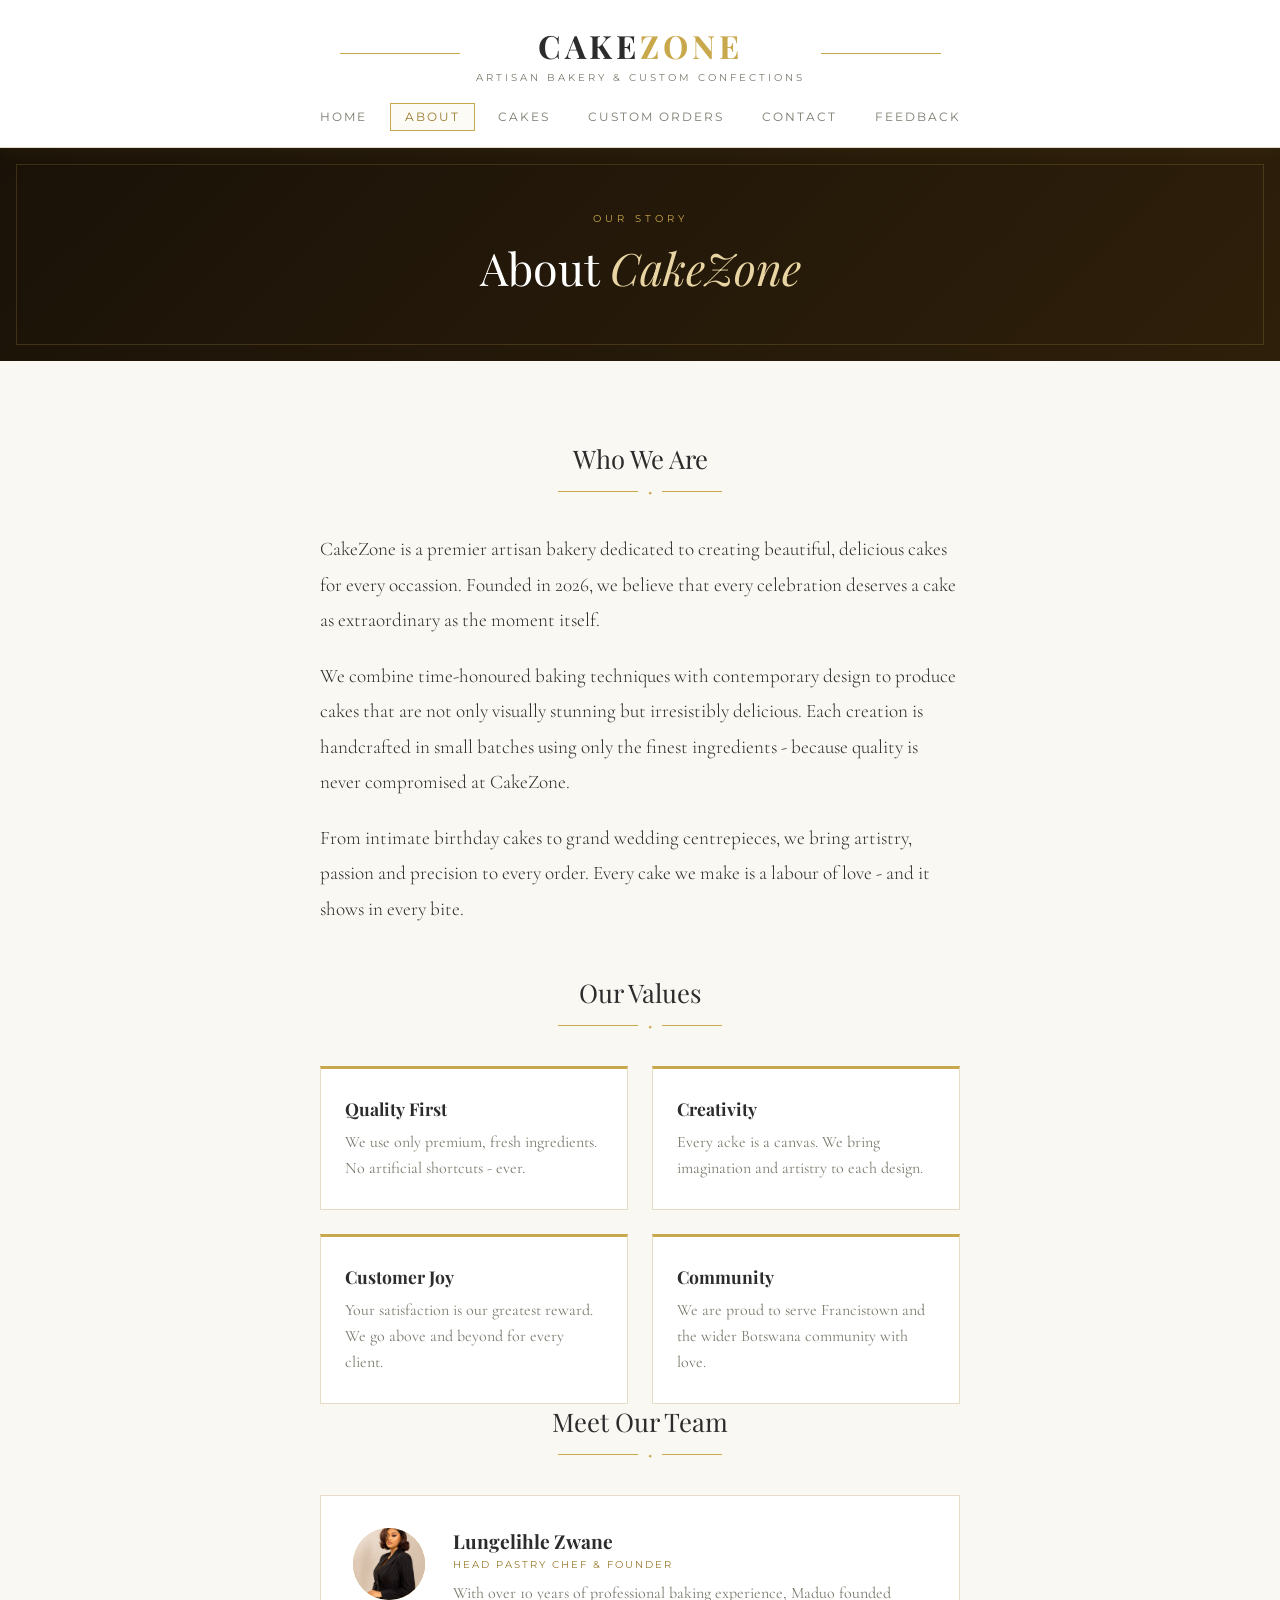
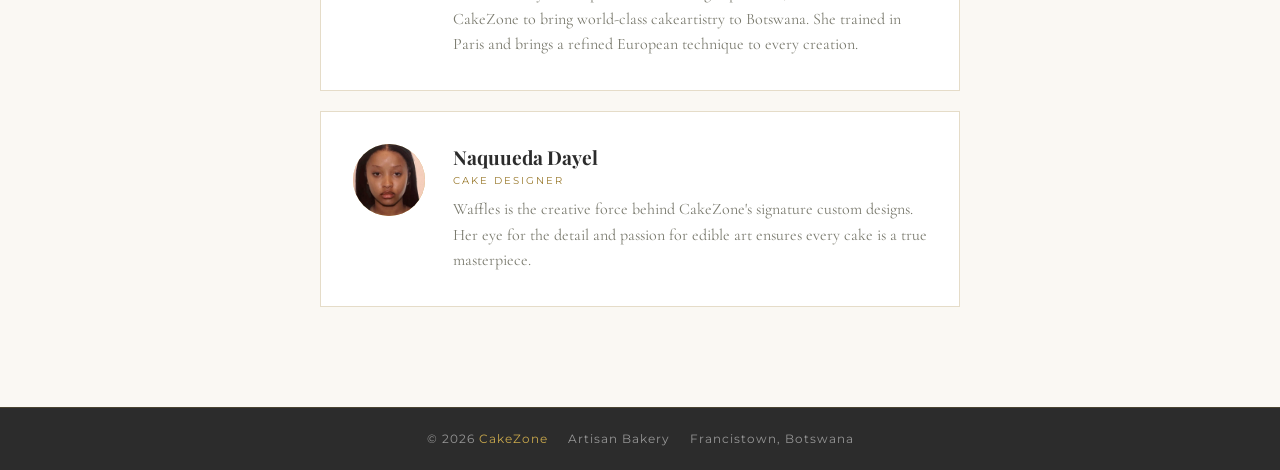
==== commit 0f8054f6: "Add files via upload" ====
--- a/about.html
+++ b/about.html
@@ -68,7 +68,7 @@
                 <h2 class="section-title">Meet Our Team</h2>
                 <div class="gold-rule"><span>◆</span></div>
                 <div class="team-member">
-                    <div class="avatar"><img src="images/Lihle.jpg" alt="Lungelihle Zwane" class="avatar-img"/></div>
+                    <div class="avatar"><img src="images/Que.jfif" alt="Lungelihle Zwane" class="avatar-img"/></div>
                     <div class="team-info">
                         <h4>Lungelihle Zwane</h4>
                         <div class="role">Head Pastry Chef &amp; Founder</div>
@@ -76,7 +76,7 @@
                     </div>
                 </div>
                 <div class="team-member">
-                    <div class="avatar"><img src="images/Que.jfif" alt="Naquueda Dayel" class="avatar-img"/></div>
+                    <div class="avatar"><img src="images/UncleWafflesza.jfif" alt="Naquueda Dayel" class="avatar-img"/></div>
                     <div class="team-info">
                         <h4>Naquueda Dayel</h4>
                         <div class="role">Cake Designer</div>
--- a/style.css
+++ b/style.css
@@ -231,9 +231,7 @@
 .testimonial-author {
     font-family: 'Montserrat', sans-serif;
     font-size: 0.7rem; letter-spacing: 2px;
-    color: var(--white); text-transform: uppercase;
-    font-weight: 600;
-    font-size: 0.82rem;
+    color: var(--gold); text-transform: uppercase;
 }
 
 footer {
@@ -645,7 +643,7 @@
     .cakes-grid { grid-template-columns: 1fr; }
 }
 
-.feature-icon-img { 
+.feature-icon-img {
     width: 60px;
     height: 60px;
     object-fit: cover;
@@ -656,7 +654,7 @@
     margin-right: auto;
 }
 
-.avatar-img { 
+.avatar-img {
     width: 100%;
     height: 100%;
     object-fit: cover;
